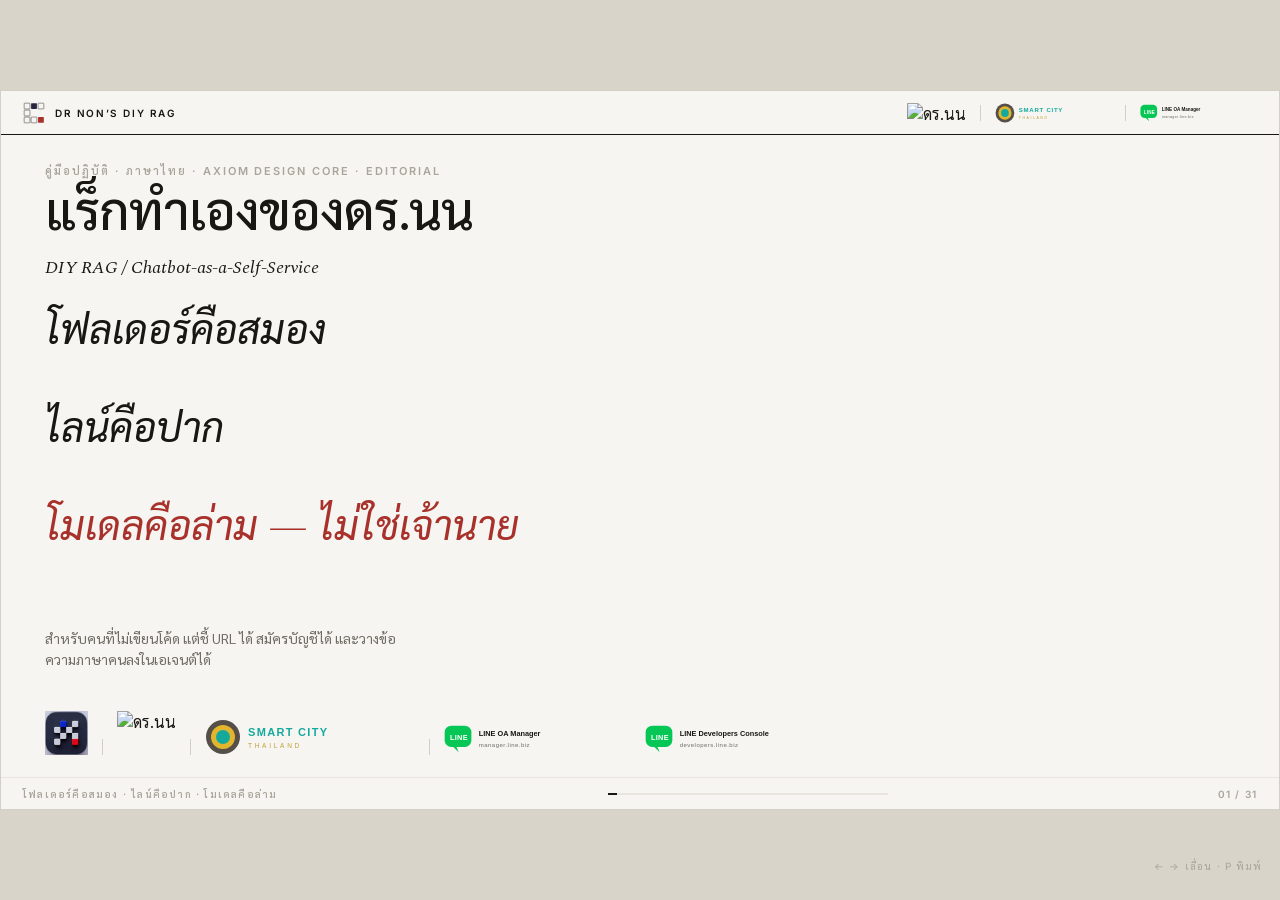
==== deck/index.html @ 459b1c5b "Add Thai Axiom briefing deck for Dr Non's DIY RAG 31-slide Editorial-mode deck: folder is the brain," ====
<!DOCTYPE html>
<html lang="th">
<head>
  <meta charset="utf-8">
  <meta name="viewport" content="width=device-width, initial-scale=1">
  <title>Dr Non's DIY RAG / Chatbot-as-a-Self-Service</title>
  <meta name="description" content="คู่มือทีละขั้น: โฟลเดอร์ความรู้ → LINE Official Account → แชตบอทที่ตอบจากเอกสารจริง และปฏิเสธเมื่อไม่รู้">
  <link rel="icon" href="logos/axiom-mark.svg" type="image/svg+xml">
  <link rel="stylesheet" href="tokens.css">
  <link rel="stylesheet" href="deck.css">
</head>
<body>
  <a class="skip" href="#stage">ข้ามไปสไลด์</a>

  <div class="deck" role="application" aria-label="สไลด์คู่มือแร็กทำเอง">
    <header class="chrome chrome--top">
      <div class="brand">
        <img class="brand__axiom" src="logos/axiom-mark.svg" alt="Axiom">
        <span class="brand__word">Dr Non’s DIY RAG</span>
      </div>
      <div class="partners" aria-label="เครื่องหมายที่เกี่ยวข้อง">
        <img src="logos/dr-non.svg" alt="ดร.นน" height="20">
        <span class="sep"></span>
        <img src="logos/smart-city-thailand.svg" alt="Smart City Thailand" height="20">
        <span class="sep"></span>
        <img src="logos/line-oa-manager.svg" alt="LINE OA Manager" height="20">
      </div>
    </header>

    <main class="stage" id="stage">

      <!-- 01 -->
      <section class="slide cover is-on" data-title="ปก">
        <p class="kicker">คู่มือปฏิบัติ · ภาษาไทย · Axiom Design Core · Editorial</p>
        <h1>แร็กทำเองของดร.นน</h1>
        <p class="lede" style="font-family:var(--font-serif); font-style:italic; color:var(--ink);">
          DIY RAG / Chatbot-as-a-Self-Service
        </p>
        <div class="eq" aria-label="กฎหนึ่งข้อ">
          <span>โฟลเดอร์คือสมอง</span>
          <span>ไลน์คือปาก</span>
          <span class="move">โมเดลคือล่าม — ไม่ใช่เจ้านาย</span>
        </div>
        <p class="note" style="margin-top:28px; max-width:46ch;">
          สำหรับคนที่ไม่เขียนโค้ด แต่ชี้ URL ได้ สมัครบัญชีได้
          และวางข้อความภาษาคนลงในเอเจนต์ได้
        </p>
        <div class="partners" style="margin-top:auto; padding-top:28px; align-items:flex-end;">
          <img src="logos/axiom-logo.png" alt="Axiom" style="height:44px;">
          <span class="sep"></span>
          <img src="logos/dr-non.svg" alt="ดร.นน" style="height:44px;">
          <span class="sep"></span>
          <img src="logos/smart-city-thailand.svg" alt="Smart City Thailand" style="height:36px;">
          <span class="sep"></span>
          <img src="logos/line-oa-manager.svg" alt="LINE OA Manager" style="height:32px;">
          <img src="logos/line-developers.svg" alt="LINE Developers Console" style="height:32px;">
        </div>
      </section>

      <!-- 02 -->
      <section class="slide" data-title="วิธีใช้เด็คนี้">
        <p class="kicker">01 / การใช้</p>
        <h2>เด็คนี้เป็นคู่มือปฏิบัติ ไม่ใช่สไลด์ขายของ</h2>
        <div class="two" style="margin-top:18px;">
          <div class="copy">
            <ol class="plain">
              <li><span class="num">01</span><span>ลูกศรซ้ายขวา หรือคลิกซ้าย/ขวาของสไลด์ เพื่อเลื่อน</span></li>
              <li><span class="num">02</span><span>พิมพ์ลง PDF ได้จากเบราว์เซอร์ — ตั้งค่ากระดาษเป็น Landscape</span></li>
              <li><span class="num">03</span><span>ลิงก์ในตารางเป็นของจริง เปิดแล้วทำตามได้ทันที</span></li>
              <li><span class="num">04</span><span>สีแดงใช้แค่จุดที่ถ้าผิดแล้วระบบโกหกหรือเงียบ — ไม่ได้ใช้เพื่อตกแต่ง</span></li>
            </ol>
            <p class="note" style="margin-top:18px;">
              ชุดนี้ถอดบทเรียนจากระบบที่วิ่งอยู่ที่ rag.nonarkara.org
              ไม่ใช่ทฤษฎีจากบล็อก และไม่ใช่ผลิตภัณฑ์ทางการของ depa หรือ LINE
            </p>
          </div>
          <div class="viz">
            <div class="grid-hair" style="grid-template-columns:1fr; height:100%;">
              <div>
                <div class="kicker">โหมด</div>
                <h3>Editorial</h3>
                <p class="note" style="margin-top:8px;">คนกำลังอ่านและคิด — เซอริฟได้ สีเทา + จุดแดงหนึ่งจุด</p>
              </div>
              <div>
                <div class="kicker">Divine Move</div>
                <h3>การปฏิเสธคือสินค้า</h3>
                <p class="note" style="margin-top:8px;">บอทที่พูดว่า “ไม่ทราบ” มีประโยชน์กว่าบอทที่แต่งเรื่อง</p>
              </div>
              <div>
                <div class="kicker">ห้าม</div>
                <h3>ไล่สี · เงา · มุมโค้ง · เอเจนต์ที่ท่องเน็ตเอง</h3>
              </div>
            </div>
          </div>
        </div>
      </section>

      <!-- 03 -->
      <section class="slide" data-title="สารบัญ">
        <p class="kicker">02 / แผนที่</p>
        <h2>สิบสองสถานี — ห้าสถานีเป็นงานมือคน</h2>
        <nav class="toc">
          <a href="#4" data-go="4"><span class="n">03</span><span class="t">กฎหนึ่งข้อ</span></a>
          <a href="#8" data-go="8"><span class="n">07</span><span class="t">ห้าการกระทำของมนุษย์</span></a>
          <a href="#10" data-go="10"><span class="n">09</span><span class="t">ขั้น 1 โยนไฟล์ลงโฟลเดอร์</span></a>
          <a href="#12" data-go="12"><span class="n">11</span><span class="t">ขั้น 2 สร้าง LINE OA</span></a>
          <a href="#16" data-go="16"><span class="n">15</span><span class="t">ขั้น 3 เลือกสมอง AI</span></a>
          <a href="#19" data-go="19"><span class="n">18</span><span class="t">ขั้น 4 วางคีย์ใน .env</span></a>
          <a href="#20" data-go="20"><span class="n">19</span><span class="t">ขั้น 5 อุโมงค์ Cloudflare</span></a>
          <a href="#22" data-go="22"><span class="n">21</span><span class="t">ขั้น 6 ตั้ง webhook</span></a>
          <a href="#23" data-go="23"><span class="n">22</span><span class="t">ขั้น 7 คำถามเดินทางอย่างไร</span></a>
          <a href="#24" data-go="24"><span class="n">23</span><span class="t">รั้ว: ห้ามเดา</span></a>
          <a href="#26" data-go="26"><span class="n">25</span><span class="t">ให้เอเจนต์สร้างเครื่อง</span></a>
          <a href="#28" data-go="28"><span class="n">27</span><span class="t">เมื่อของพัง</span></a>
        </nav>
      </section>

      <!-- 04 -->
      <section class="slide" data-title="กฎหนึ่งข้อ">
        <p class="kicker">03 / หลัก</p>
        <h2>อย่าเรียกสิ่งนี้ว่าเอเจนต์ จนกว่ามันจะต้องลงมือ</h2>
        <div class="two" style="margin-top:16px;">
          <div>
            <p class="lede" style="margin-top:0;">สำหรับการค้นความรู้ของหน่วยงาน ลำดับที่ถูกคือสั้น ถูก ตรวจสอบได้</p>
            <div class="grid-hair" style="grid-template-columns:1fr 1fr; margin-top:18px;">
              <div>
                <h3>ใช้แบบนี้</h3>
                <p class="note">LINE → ค้นเอกสาร → โมเดลสรุป → ตอบ</p>
              </div>
              <div>
                <h3>ยังไม่ต้อง</h3>
                <p class="note">เอเจนต์ → เครื่องมือหลายชิ้น → ท่องเน็ต → ฐานข้อมูล → แล้วค่อยตอบ</p>
              </div>
            </div>
            <p class="note" style="margin-top:16px;">
              แบบแรกถูกกว่า เร็วกว่า คาดเดาได้ และเอามาอธิบายกับผู้บริหารได้
              เครื่องมือจองคิว รับเรื่องร้องเรียน ออกเอกสาร ค่อยต่อเมื่อสมองนิ่งแล้ว
            </p>
          </div>
          <div class="viz">
            <svg viewBox="0 0 360 240" width="100%" height="100%" aria-hidden="true">
              <rect x="0.5" y="0.5" width="359" height="239" fill="#fff" stroke="#e7e5dd"/>
              <rect x="16" y="28" width="88" height="48" fill="#f6f5f2" stroke="#d2cfc5"/>
              <text x="60" y="56" text-anchor="middle" font-size="11" font-family="Sarabun, sans-serif" fill="#191712">ไลน์</text>
              <text x="132" y="56" text-anchor="middle" font-size="14" fill="#a9a59a">→</text>
              <rect x="152" y="28" width="88" height="48" fill="#f6f5f2" stroke="#d2cfc5"/>
              <text x="196" y="56" text-anchor="middle" font-size="11" font-family="Sarabun, sans-serif" fill="#191712">ค้นไฟล์</text>
              <text x="268" y="56" text-anchor="middle" font-size="14" fill="#a9a59a">→</text>
              <rect x="284" y="28" width="60" height="48" fill="#26243F"/>
              <text x="314" y="56" text-anchor="middle" font-size="11" font-family="Sarabun, sans-serif" fill="#f6f5f2">ล่าม</text>
              <line x1="16" y1="120" x2="344" y2="120" stroke="#e7e5dd"/>
              <text x="16" y="148" font-size="10" font-family="Inter, sans-serif" letter-spacing="1.4" fill="#a9a59a">IF NO EVIDENCE</text>
              <rect x="16" y="164" width="328" height="48" fill="#fff" stroke="#A8322B" stroke-width="1.5"/>
              <text x="180" y="193" text-anchor="middle" font-size="13" font-family="Sarabun, sans-serif" fill="#A8322B">ปฏิเสธ — ไม่เดา</text>
            </svg>
          </div>
        </div>
      </section>

      <!-- 05 -->
      <section class="slide" data-title="สิ่งที่จะได้">
        <p class="kicker">04 / ผลลัพธ์</p>
        <h2>เมื่อทำครบ จะได้อะไรในมือ</h2>
        <div class="grid-hair" style="grid-template-columns:repeat(3,1fr); margin-top:18px;">
          <div>
            <p class="kicker">สมอง</p>
            <h3>โฟลเดอร์บนเครื่องคุณ</h3>
            <p class="note" style="margin-top:8px;">PDF, Word, Excel, PowerPoint, ข้อความ, มาร์กดาวน์ — โยนเข้า knowledge/ ระบบอ่านเอง</p>
          </div>
          <div>
            <p class="kicker">ปาก</p>
            <h3>LINE Official Account</h3>
            <p class="note" style="margin-top:8px;">ลูกค้าทักมาได้ 24 ชั่วโมง คำตอบมาจากไฟล์ของคุณ ไม่จากความรู้ทั่วไปของโมเดล</p>
          </div>
          <div>
            <p class="kicker">รั้ว</p>
            <h3>ถามมั่วไม่ได้</h3>
            <p class="note" style="margin-top:8px;">ถ้าเอกสารไม่มี บอทพูดว่าไม่มี และบอกว่าจะติดต่อคนได้อย่างไร</p>
          </div>
          <div>
            <p class="kicker">ทางเลือกสมอง</p>
            <h3>ในเครื่อง หรือคีย์ฟรี</h3>
            <p class="note" style="margin-top:8px;">Gemma 4 e2b/e4b, DeepSeek บนแรม 8–16 GB — หรือ Groq / Gemini ที่สมัครฟรีได้</p>
          </div>
          <div>
            <p class="kicker">หน้าควบคุม</p>
            <h3>แอดมินที่ localhost</h3>
            <p class="note" style="margin-top:8px;">ไฟล์ที่อ่านแล้ว จำนวนชิ้นข้อความ การเชื่อม LINE การเชื่อมโมเดล คำถามล่าสุด</p>
          </div>
          <div>
            <p class="kicker">ข้อแม้</p>
            <h3>คอมพิวเตอร์ต้องเปิด</h3>
            <p class="note" style="margin-top:8px;">บอทอยู่ที่โน้ตบุ๊กหรือมินิพีซีของคุณ ปิดเครื่อง = บอทตาย นี่ไม่ใช่คลาวด์เช่า</p>
          </div>
        </div>
      </section>

      <!-- 06 -->
      <section class="slide" data-title="ไม่ใช่อะไร">
        <p class="kicker">05 / ขอบเขต</p>
        <h2>ชุดนี้ตั้งใจไม่ทำสิ่งเหล่านี้</h2>
        <table class="sheet">
          <thead>
            <tr><th>ไม่ใช่</th><th>เพราะอะไร</th><th>ถ้าต้องการ</th></tr>
          </thead>
          <tbody>
            <tr>
              <td>แชตบอทรู้ทุกเรื่องแบบ ChatGPT</td>
              <td>ความรู้ทั่วไปทำให้หน่วยงานโดนคำตอบปลอม</td>
              <td>ใช้ ChatGPT โดยตรง — อย่าต่อกับ LINE OA ขององค์กร</td>
            </tr>
            <tr>
              <td>Dify / Botpress / ManyChat</td>
              <td>ทางสั้นสำหรับต้นแบบ แต่โฟลเดอร์ไม่ใช่สมองอีกต่อไป</td>
              <td>ใช้ได้ถ้ายอมให้ความรู้ไปอยู่บนบริการคนอื่น</td>
            </tr>
            <tr>
              <td>ฐานข้อมูล PostgreSQL / Pinecone</td>
              <td>คุณต้องเป็นแอดมินระบบ ชุดนี้เลี่ยงงานนั้น</td>
              <td>SQLite ไฟล์เดียวข้างโฟลเดอร์ความรู้</td>
            </tr>
            <tr>
              <td>เอเจนต์ที่จองคิวและออกเอกสารเอง</td>
              <td>ยังไม่มีหลักฐานจากไฟล์ก็ลงมือไม่ได้</td>
              <td>ต่อเครื่องมือทีหลัง เมื่อการปฏิเสธทำงานแล้ว</td>
            </tr>
            <tr>
              <td>ผลิตภัณฑ์ทางการของ depa / LINE</td>
              <td>นี่คือชุดสอนของดร.นน และ Axiom X</td>
              <td>อย่าใส่ตราสัญลักษณ์ราชการบนบอทโดยไม่ได้รับอนุญาต</td>
            </tr>
          </tbody>
        </table>
      </section>

      <!-- 07 -->
      <section class="slide" data-title="สถาปัตยกรรม">
        <p class="kicker">06 / โครง</p>
        <h2>ไฟล์เข้ามาทางหนึ่ง คำตอบออกทางไลน์</h2>
        <svg viewBox="0 0 1100 380" width="100%" style="margin-top:10px;" role="img" aria-label="แผนภาพสถาปัตยกรรม">
          <rect x="8" y="8" width="240" height="364" fill="#fff" stroke="#d2cfc5"/>
          <text x="24" y="36" font-size="10" font-family="Inter" letter-spacing="1.6" fill="#a9a59a">KNOWLEDGE FOLDER</text>
          <text x="24" y="64" font-size="16" font-family="Sarabun" fill="#191712">โฟลเดอร์ความรู้</text>
          <text x="24" y="100" font-size="13" font-family="Sarabun" fill="#6f6c63">PDF · DOCX · XLSX</text>
          <text x="24" y="122" font-size="13" font-family="Sarabun" fill="#6f6c63">PPTX · TXT · MD</text>
          <text x="24" y="160" font-size="12" font-family="Sarabun" fill="#191712">จำแฮชของไฟล์</text>
          <text x="24" y="182" font-size="12" font-family="Sarabun" fill="#6f6c63">ของใหม่เท่านั้นที่ถูกอ่านใหม่</text>
          <text x="24" y="220" font-size="12" font-family="Sarabun" fill="#191712">ตัดเป็นชิ้น + ฝังความหมาย</text>
          <text x="24" y="242" font-size="12" font-family="Sarabun" fill="#6f6c63">bge-m3 · ไทย+อังกฤษ</text>
          <rect x="24" y="270" width="208" height="80" fill="#f6f5f2" stroke="#e7e5dd"/>
          <text x="36" y="304" font-size="13" font-family="Sarabun" fill="#191712">ดัชนีในเครื่อง</text>
          <text x="36" y="326" font-size="11" font-family="Sarabun" fill="#6f6c63">SQLite — ไม่ใช้ Chroma</text>

          <text x="278" y="196" font-size="18" fill="#a9a59a">→</text>

          <rect x="312" y="8" width="280" height="364" fill="#fff" stroke="#d2cfc5"/>
          <text x="328" y="36" font-size="10" font-family="Inter" letter-spacing="1.6" fill="#a9a59a">LOCAL RAG</text>
          <text x="328" y="64" font-size="16" font-family="Sarabun" fill="#191712">ค้นแบบลูกผสม</text>
          <text x="328" y="108" font-size="13" font-family="Sarabun" fill="#191712">1. ความหมาย (เวกเตอร์)</text>
          <text x="328" y="132" font-size="13" font-family="Sarabun" fill="#191712">2. คำตรงตัว (ไทยไม่มีวรรค)</text>
          <text x="328" y="156" font-size="13" font-family="Sarabun" fill="#191712">3. รวมอันดับแบบ RRF</text>
          <text x="328" y="200" font-size="13" font-family="Sarabun" fill="#6f6c63">ถ้าคะแนนต่ำกว่าเกณฑ์</text>
          <rect x="328" y="216" width="248" height="44" fill="#fff" stroke="#A8322B"/>
          <text x="452" y="243" text-anchor="middle" font-size="13" font-family="Sarabun" fill="#A8322B">หยุด — ไม่ส่งให้โมเดล</text>
          <text x="328" y="292" font-size="13" font-family="Sarabun" fill="#191712">ถ้ามีหลักฐาน</text>
          <text x="328" y="316" font-size="13" font-family="Sarabun" fill="#6f6c63">โมเดลสรุปจากชิ้นที่ค้นได้เท่านั้น</text>
          <text x="328" y="348" font-size="12" font-family="Sarabun" fill="#6f6c63">อ้างชื่อไฟล์ · ไม่ใส่ดอกจันมาร์กดาวน์</text>

          <text x="618" y="196" font-size="18" fill="#a9a59a">→</text>

          <rect x="652" y="8" width="440" height="364" fill="#fff" stroke="#d2cfc5"/>
          <text x="668" y="36" font-size="10" font-family="Inter" letter-spacing="1.6" fill="#a9a59a">LINE CHANNEL</text>
          <text x="668" y="64" font-size="16" font-family="Sarabun" fill="#191712">คนใช้ทัก OA</text>
          <rect x="668" y="92" width="408" height="72" fill="#f6f5f2" stroke="#e7e5dd"/>
          <text x="684" y="122" font-size="13" font-family="Sarabun" fill="#191712">LINE ── HTTPS POST ── เครื่องคุณ</text>
          <text x="684" y="146" font-size="12" font-family="Sarabun" fill="#6f6c63">ตรวจลายเซ็น HMAC ก่อนทำอะไร</text>
          <text x="668" y="200" font-size="13" font-family="Sarabun" fill="#191712">ตอบด้วย Push ไม่ใช่ Reply</text>
          <text x="668" y="224" font-size="12" font-family="Sarabun" fill="#6f6c63">โทเคนตอบกลับของ LINE หมดอายุใน ~30 วินาที</text>
          <text x="668" y="248" font-size="12" font-family="Sarabun" fill="#6f6c63">แร็กมักช้ากว่านั้น — Push ถึงมือคนใช้แน่นอน</text>
          <rect x="668" y="280" width="408" height="72" fill="#26243F"/>
          <text x="684" y="310" font-size="13" font-family="Sarabun" fill="#f6f5f2">คำตอบกลับเข้าแชตเดิม</text>
          <text x="684" y="334" font-size="12" font-family="Sarabun" fill="#d8d4ca">+ บรรทัดว่า สร้างโดย AI อาจมีข้อผิดพลาด</text>
        </svg>
      </section>

      <!-- 08 -->
      <section class="slide" data-title="ห้าการกระทำ">
        <p class="kicker">07 / งานมือคน</p>
        <h2>ห้าอย่างที่คนทำ — นอกนั้นให้เครื่องทำ</h2>
        <div class="steps">
          <article>
            <span class="n">01</span>
            <h3>โยนไฟล์</h3>
            <p>วางเอกสารลงโฟลเดอร์ knowledge/ ซ้อนโฟลเดอร์ย่อยได้</p>
          </article>
          <article>
            <span class="n">02</span>
            <h3>สร้าง LINE OA</h3>
            <p>สมัครที่ manager.line.biz แล้วเปิด Messaging API จากหน้าบัญชี — ไม่สร้างชาแนลเองใน Developers Console</p>
          </article>
          <article>
            <span class="n">03</span>
            <h3>วางสองคีย์</h3>
            <p>Channel Secret และ Channel Access Token ใส่ในไฟล์ .env ห้ามวางในโค้ด</p>
          </article>
          <article>
            <span class="n">04</span>
            <h3>เลือกสมอง</h3>
            <p>Ollama ในเครื่อง หรือคีย์ Groq / Gemini / OpenAI / Anthropic</p>
          </article>
          <article>
            <span class="n">05</span>
            <h3>กด START</h3>
            <p>โปรแกรมตรวจของ ทำดัชนี เปิดเซิร์ฟเวอร์ เฝ้าโฟลเดอร์ แสดงสถานะ</p>
          </article>
        </div>
        <p class="note" style="margin-top:16px;">ห้าอย่างนี้คือทั้งหมดที่เจ้าของบอทต้องทำด้วยมือ ถ้ามีขั้นที่หก แปลว่าคู่มือนี้พัง</p>
      </section>

      <!-- 09 -->
      <section class="slide" data-title="ของที่ต้องมี">
        <p class="kicker">08 / อุปกรณ์</p>
        <h2>ของบนโต๊ะก่อนเริ่ม</h2>
        <table class="sheet">
          <thead>
            <tr><th>ของ</th><th>ทำไมต้องมี</th><th>ได้จากไหน</th></tr>
          </thead>
          <tbody>
            <tr>
              <td>คอมพิวเตอร์ที่เปิดค้างได้</td>
              <td>บอทอยู่ที่นี่ ไม่ได้อยู่บนคลาวด์เช่า</td>
              <td>แม็ค มินิพีซี หรือวินโดวส์ที่เปิดทั้งคืนได้</td>
            </tr>
            <tr>
              <td>Python 3.11 ขึ้นไป</td>
              <td>ชุดนี้เป็นโปรแกรมไพธอน</td>
              <td><a href="https://www.python.org/downloads/" target="_blank" rel="noreferrer">python.org/downloads</a> — ติ๊ก Add to PATH</td>
            </tr>
            <tr>
              <td>Ollama</td>
              <td>ฝังความหมายของเอกสารในเครื่อง และเป็นสมองสำรอง</td>
              <td><a href="https://ollama.com/download" target="_blank" rel="noreferrer">ollama.com/download</a></td>
            </tr>
            <tr>
              <td>บัญชี LINE และ Business ID</td>
              <td>สร้าง Official Account ไม่ได้ถ้าไม่มี</td>
              <td><a href="https://account.line.biz/" target="_blank" rel="noreferrer">account.line.biz</a></td>
            </tr>
            <tr>
              <td>cloudflared</td>
              <td>ให้ LINE ยิง HTTPS มาถึง localhost โดยไม่เปิดพอร์ทเราเตอร์</td>
              <td><a href="https://developers.cloudflare.com/cloudflare-one/connections/connect-networks/downloads/" target="_blank" rel="noreferrer">ติดตั้ง cloudflared</a></td>
            </tr>
            <tr>
              <td>เอเจนต์เขียนโค้ด (ถ้าจะให้สร้างเครื่อง)</td>
              <td>Claude Code / Cursor / ตัวอื่น — สร้างเครื่อง ไม่ได้เป็นเครื่อง</td>
              <td>วางไฟล์ PROMPT.md ในโฟลเดอร์ว่าง</td>
            </tr>
          </tbody>
        </table>
      </section>

      <!-- 10 -->
      <section class="slide" data-title="โฟลเดอร์ความรู้">
        <p class="kicker">09 / ขั้นที่ 1</p>
        <div class="two">
          <div>
            <h2>โยนไฟล์ลงโฟลเดอร์นี้</h2>
            <pre class="cmd">MyLineBot/
├── knowledge/          ← สมอง
│   ├── คู่มือพนักงาน.pdf
│   ├── ระเบียบ.docx
│   ├── ราคา.xlsx
│   └── โครงการ/
│       └── รายงาน.pdf
├── rag_database/       ← เครื่องทำเอง อย่าแก้
├── .env                ← คีย์ อย่าแชร์
└── START.command</pre>
            <p class="note" style="margin-top:14px;">ซ้อนโฟลเดอร์ย่อยได้ โปรแกรมเดินลงไปทั้งหมด อย่าวางรหัสผ่าน เลขบัญชี หรือสัญญา NDA ถ้าเครื่องไม่ได้เข้ารหัสดิสก์</p>
          </div>
          <div>
            <h2 style="font-size:22px;">สิ่งที่เครื่องทำตอนเปิด</h2>
            <ol class="plain">
              <li><span class="num">A</span><span>ถอดข้อความจากไฟล์</span></li>
              <li><span class="num">B</span><span>ตัดเป็นชิ้นที่ความหมายจบเป็นประโยค — ภาษาไทยไม่มีวรรค จึงห้ามตัดกลางพยางค์</span></li>
              <li><span class="num">C</span><span>ฝังความหมายด้วย bge-m3</span></li>
              <li><span class="num">D</span><span>เก็บชิ้น + ชื่อไฟล์ + หน้า + แฮช</span></li>
            </ol>
            <div class="warn">
              <strong>PDF สแกนไม่มีชั้นข้อความ</strong>
              ส่งออกเป็นข้อความจากเวิร์ดก่อน หรือใช้ระบบที่มี OCR ชุดสอนรุ่นแรกไม่ถอดลายมือ
            </div>
          </div>
        </div>
      </section>

      <!-- 11 -->
      <section class="slide" data-title="แฮชของไฟล์">
        <p class="kicker">10 / ขั้นที่ 1 ต่อ</p>
        <h2>จำแฮชไว้ จึงไม่ต้องอ่านห้าพันไฟล์ทุกครั้ง</h2>
        <div class="two" style="margin-top:16px;">
          <div>
            <p class="lede" style="margin-top:0;">นี่คือจุดที่ทำให้คนทั่วไปใช้ได้ ไม่ใช่โปรแกรมเมอร์</p>
            <ul class="plain">
              <li><span class="num">+</span><span>เพิ่ม knowledge/นโยบาย-2569.pdf → อ่านเฉพาะไฟล์นั้น</span></li>
              <li><span class="num">~</span><span>แทนที่ไฟล์ชื่อเดิมด้วยของใหม่ → ลบชิ้นเก่า แล้วอ่านใหม่</span></li>
              <li><span class="num">−</span><span>ลบไฟล์ออกจากโฟลเดอร์ → ลบออกจากดัชนีด้วย</span></li>
              <li><span class="num">=</span><span>ไฟล์ไม่เปลี่ยน แฮชตรง → ข้าม</span></li>
            </ul>
          </div>
          <div class="grid-hair" style="grid-template-columns:1fr;">
            <div>
              <p class="kicker">รองรับ</p>
              <h3>PDF · DOCX · XLSX · PPTX · TXT · Markdown</h3>
            </div>
            <div>
              <p class="kicker">โมเดลฝังความหมาย</p>
              <h3>bge-m3 เท่านั้นถ้ามีไทยปนอังกฤษ</h3>
              <p class="note" style="margin-top:8px;">วัดแล้ว: nomic-embed-text คะแนนเรื่องตรงกับเรื่องมั่วทับกัน — ตั้งเกณฑ์ปฏิเสธไม่ได้</p>
            </div>
            <div>
              <p class="kicker">เกณฑ์หลักฐานที่วัดแล้ว</p>
              <h3>minScore = 0.46</h3>
              <p class="note" style="margin-top:8px;">เรื่องตรง 0.50–0.61 · เรื่องมั่ว ≤ 0.42 · เปลี่ยนโมเดลฝัง = ต้องวัดใหม่ทั้งคลัง</p>
            </div>
          </div>
        </div>
      </section>

      <!-- 12 -->
      <section class="slide" data-title="สร้าง LINE OA">
        <p class="kicker">11 / ขั้นที่ 2</p>
        <div class="two">
          <div>
            <h2>สร้าง Official Account จากหน้าบัญชี ไม่ใช่คอนโซลนักพัฒนา</h2>
            <ol class="plain">
              <li><span class="num">1</span><span>สมัคร Business ID ที่ <a href="https://account.line.biz/" target="_blank" rel="noreferrer">account.line.biz</a></span></li>
              <li><span class="num">2</span><span>สร้าง LINE Official Account จากแบบฟอร์มที่ขึ้นหลังสมัคร</span></li>
              <li><span class="num">3</span><span>ตรวจบัญชีได้ที่ <a href="https://manager.line.biz/" target="_blank" rel="noreferrer">manager.line.biz</a></span></li>
            </ol>
            <p class="note" style="margin-top:16px;">
              แหล่งที่มา: คู่มือ Messaging API ของ LINE ระบุชัดว่าต้องมี OA ก่อน แล้วค่อยเปิด Messaging API ให้ OA นั้น
            </p>
          </div>
          <div>
            <img src="logos/line-oa-manager.svg" alt="LINE OA Manager" style="height:36px; margin-bottom:14px;">
            <div class="warn">
              <strong>ตั้งแต่วันที่ 4 กันยายน 2024</strong>
              สร้าง Messaging API channel ตรงจาก LINE Developers Console ไม่ได้อีกแล้ว
              ถ้าคุณไปที่ developers.line.biz แล้วหาปุ่มสร้างชาแนลไม่เจอ — นั่นถูกแล้ว
            </div>
            <p class="note" style="margin-top:16px;">เลือก Provider ดี ๆ ตอนเปิด API เพราะย้ายชาแนลข้าม Provider ทีหลังไม่ได้ และ User ID ของผู้ใช้จะคนละชุดถ้าคนละ Provider</p>
          </div>
        </div>
      </section>

      <!-- 13 -->
      <section class="slide" data-title="เปิด Messaging API">
        <p class="kicker">12 / ขั้นที่ 2 ต่อ</p>
        <h2>เปิด Messaging API จาก OA Manager</h2>
        <div class="two" style="margin-top:14px;">
          <ol class="plain">
            <li><span class="num">1</span><span>เข้า <strong>manager.line.biz</strong> → เลือกบัญชี → การตั้งค่า → Messaging API</span></li>
            <li><span class="num">2</span><span>กด Enable Messaging API — ขั้นตอนนี้จะสร้างชาแนลให้อัตโนมัติ</span></li>
            <li><span class="num">3</span><span>ถ้ายังไม่เคยเข้า Developers Console จะถูกขอชื่อและอีเมลนักพัฒนา</span></li>
            <li><span class="num">4</span><span>เลือก Provider ที่จะดูแลบัญชีนี้</span></li>
            <li><span class="num">5</span><span>ไปที่ <strong>developers.line.biz/console</strong> ล็อกอินด้วยบัญชีเดียวกับ OA Manager</span></li>
            <li><span class="num">6</span><span>เปิด Provider นั้น ต้องเห็นชาแนล Messaging API ถูกสร้างแล้ว</span></li>
          </ol>
          <div>
            <img src="logos/line-developers.svg" alt="LINE Developers Console" style="height:36px; margin-bottom:14px;">
            <div class="grid-hair" style="grid-template-columns:1fr;">
              <div>
                <p class="kicker">สองเว็บ คนละหน้าที่</p>
                <p class="note"><strong>OA Manager</strong> = หน้าตาบัญชี ทักทาย เมนูรูป ปิดตอบอัตโนมัติ</p>
                <p class="note" style="margin-top:8px;"><strong>Developers Console</strong> = คีย์, webhook, สวิตช์ Use webhook</p>
              </div>
            </div>
          </div>
        </div>
      </section>

      <!-- 14 -->
      <section class="slide" data-title="สองคีย์">
        <p class="kicker">13 / ขั้นที่ 2 ต่อ</p>
        <h2>คีย์ไลน์มีสองค่า ไม่ใช่ค่าเดียว</h2>
        <table class="sheet">
          <thead>
            <tr><th>ค่า</th><th>ทำอะไร</th><th>หยิบที่ไหน</th></tr>
          </thead>
          <tbody>
            <tr>
              <td class="mono">LINE_CHANNEL_SECRET</td>
              <td>พิสูจน์ว่าเว็บฮุคมาจาก LINE จริง ด้วยลายเซ็น HMAC-SHA256 ที่หัวข้อ <span class="mono">x-line-signature</span></td>
              <td>Console → ชาแนล → Basic settings → Channel secret</td>
            </tr>
            <tr>
              <td class="mono">LINE_CHANNEL_ACCESS_TOKEN</td>
              <td>ให้เครื่องคุณเรียก Messaging API เพื่อส่งข้อความกลับ</td>
              <td>แท็บ Messaging API → Issue (ใช้แบบกำหนดวันหมดอายุได้ ดีกว่าแบบไม่มีวันหมด)</td>
            </tr>
          </tbody>
        </table>
        <div class="warn">
          <strong>อย่าวางคีย์ในแชต รูปหน้าจอ หรือกิตฮับ</strong>
          ถ้าโผล่ในภาพระหว่างติดตั้ง — ออกโทเคนใหม่ทันที แล้วลบของเก่า
        </div>
      </section>

      <!-- 15 -->
      <section class="slide" data-title="ปิดตอบอัตโนมัติ">
        <p class="kicker">14 / ขั้นที่ 2 ต่อ</p>
        <h2>ปิดทักทายและตอบอัตโนมัติของ OA Manager</h2>
        <div class="two" style="margin-top:16px;">
          <div>
            <p class="lede" style="margin-top:0;">ค่าเริ่มต้นตอนสร้างชาแนลคือเปิดทั้งคู่ คนใช้จะได้คำตอบซ้ำสองรอบ — จากเมนูสำเร็จรูป และจากบอทคุณ</p>
            <ol class="plain">
              <li><span class="num">1</span><span>OA Manager → การตอบกลับ → ข้อความทักทาย = ปิด</span></li>
              <li><span class="num">2</span><span>ข้อความตอบกลับอัตโนมัติ = ปิด</span></li>
              <li><span class="num">3</span><span>Developers Console → Messaging API → Use webhook = เปิด</span></li>
            </ol>
            <p class="note" style="margin-top:14px;">ทักทายตอนเพิ่มเพื่อนให้บอทเป็นคนส่งเองจากเหตุการณ์ follow จะได้ข้อความเดียว ภาษาเดียว ไม่ชนกัน</p>
          </div>
          <div class="grid-hair" style="grid-template-columns:1fr;">
            <div>
              <p class="kicker">Reply ฟรีไม่จำกัด</p>
              <p class="note">ข้อความตอบกลับในแชตไม่นับโควตาที่ต้องจ่าย ของที่นับคือ Push / Multicast / Broadcast ต่อผู้รับ</p>
            </div>
            <div>
              <p class="kicker">แปลว่าอะไรในทางธุรกิจ</p>
              <p class="note">ผู้ตอบ 24 ชั่วโมงไม่เสียค่าไลน์ งบอยู่ที่โฆษณาที่คุณเลือกยิงเอง</p>
            </div>
            <div>
              <p class="kicker">QR เพิ่มเพื่อน</p>
              <p class="note">แท็บ Messaging API ใน Console มีคิวอาร์โค้ดของ OA สแกนด้วยมือถือตัวเองเพื่อทดสอบ</p>
            </div>
          </div>
        </div>
      </section>

      <!-- 16 -->
      <section class="slide" data-title="เลือกสมอง">
        <p class="kicker">15 / ขั้นที่ 3</p>
        <h2>สมองมีสองที่: ในเครื่อง หรือคีย์บนเน็ต</h2>
        <div class="grid-hair" style="grid-template-columns:1fr 1fr; margin-top:16px;">
          <div>
            <p class="kicker">ในเครื่อง · ข้อความไม่ออกจากบ้าน</p>
            <h3>Ollama + Gemma 4 หรือ DeepSeek</h3>
            <p class="note" style="margin-top:10px;">เหมาะกับข้อมูลภายใน ระเบียบบริษัท เรื่องที่กฎหมายห้ามส่งให้คลาวด์</p>
            <p class="note" style="margin-top:8px;">ราคา: ไฟฟ้าและแรม คำตอบบนแม็ค 16 GB อุ่นเครื่องแล้วประมาณไม่กี่วินาที — ถ้าโดนโมเดลอื่นไล่ออกจากแรม อาจเป็นนาที</p>
          </div>
          <div>
            <p class="kicker">คลาวด์ · เร็ว ฟรีมีเพดาน</p>
            <h3>Groq · Gemini · OpenAI · Anthropic</h3>
            <p class="note" style="margin-top:10px;">คำถามและชิ้นเอกสารที่ค้นได้จะถูกส่งออกจากเครื่อง ตัวคลังไฟล์ทั้งก้อนไม่ถูกอัปโหลด</p>
            <p class="note" style="margin-top:8px;">ต้องบอกคนใช้ใน /privacy ว่าส่งไปผู้ให้บริการใด ชุดจริงใช้โซ่สำรองเพราะโควตาฟรีหมดระหว่างวัน</p>
          </div>
        </div>
        <p class="note" style="margin-top:16px;">
          ไม่ว่าจะตอบด้วยใคร <strong>การค้นหาต้องอยู่ในเครื่อง</strong> ด้วย bge-m3
          นี่คือจุดที่ทำให้บอทไม่แต่งเรื่องจากความรู้โลก
        </p>
      </section>

      <!-- 17 -->
      <section class="slide" data-title="รุ่นในเครื่อง">
        <p class="kicker">16 / ขั้นที่ 3 ต่อ</p>
        <h2>รุ่นที่วิ่งบนแรม 8–16 GB</h2>
        <table class="sheet">
          <thead>
            <tr><th>คำสั่ง Ollama</th><th>แรมที่สบาย</th><th>ใช้เมื่อ</th></tr>
          </thead>
          <tbody>
            <tr>
              <td class="mono">ollama pull gemma4:e2b</td>
              <td>8 GB</td>
              <td>โน้ตบุ๊กเล็ก ทดสอบให้ขึ้นก่อน คุณภาพพอสำหรับคำถามสั้น</td>
            </tr>
            <tr>
              <td class="mono">ollama pull gemma4:e4b</td>
              <td>16 GB</td>
              <td>ค่าเริ่มต้นที่แนะนำ แท็ก gemma4 ไม่ระบุรุ่นจะได้ตัวนี้</td>
            </tr>
            <tr>
              <td class="mono">ollama pull deepseek-r1:8b</td>
              <td>16 GB</td>
              <td>อยากให้คิดก่อนตอบ — ต้องเผื่อโทเคนคิด ไม่งั้นได้คำตอบว่าง</td>
            </tr>
            <tr>
              <td class="mono">ollama pull bge-m3</td>
              <td>~1 GB เพิ่ม</td>
              <td><strong>บังคับ</strong> สำหรับการค้น อย่าใช้ nomic-embed-text ถ้าคลังมีไทย</td>
            </tr>
          </tbody>
        </table>
        <div class="warn">
          <strong>กฎแรม:</strong> สมองตอบกับสมองค้นต้องอยู่ด้วยกันได้
          ถ้ารันสองตัวไล่กันบนเครื่อง 16 GB คำถามทุกข้อจะจ่ายเวลารอโหลดใหม่ประมาณสองนาที
        </div>
      </section>

      <!-- 18 -->
      <section class="slide" data-title="คีย์ฟรี">
        <p class="kicker">17 / ขั้นที่ 3 ต่อ</p>
        <h2>คีย์บนอินเทอร์เน็ต รวมของฟรี</h2>
        <table class="sheet">
          <thead>
            <tr><th>ผู้ให้บริการ</th><th>สมัคร</th><th>หมายเหตุที่ต้องรู้</th></tr>
          </thead>
          <tbody>
            <tr>
              <td>Groq</td>
              <td><a href="https://console.groq.com/keys" target="_blank" rel="noreferrer">console.groq.com/keys</a></td>
              <td>ไม่ต้องบัตร โชว์คีย์ครั้งเดียว รุ่นเช่น openai/gpt-oss-20b เร็วมาก เพดานต่อนาทีหมดได้ระหว่างวัน — อย่าใช้ตัวเดียวเป็นแผนผลิต</td>
            </tr>
            <tr>
              <td>Google Gemini</td>
              <td><a href="https://aistudio.google.com/app/apikey" target="_blank" rel="noreferrer">aistudio.google.com/app/apikey</a></td>
              <td>คีย์ใหม่เป็น Auth key ชั้นฟรีมีโควตา บางรุ่นข้อมูลถูกใช้พัฒนาผลิตภัณฑ์ของกูเกิล — อ่านหน้าแผน</td>
            </tr>
            <tr>
              <td>OpenRouter</td>
              <td><a href="https://openrouter.ai/keys" target="_blank" rel="noreferrer">openrouter.ai/keys</a></td>
              <td>บางรุ่นติด :free ได้โดยไม่ใส่บัตร รายการเปลี่ยนเร็ว ตรวจหน้าโมเดลก่อนล็อกชื่อ</td>
            </tr>
            <tr>
              <td>OpenAI</td>
              <td><a href="https://platform.openai.com/api-keys" target="_blank" rel="noreferrer">platform.openai.com/api-keys</a></td>
              <td>มีค่าใช้จ่าย ใส่บัตร อย่าลืมเพดานงบ</td>
            </tr>
            <tr>
              <td>Anthropic</td>
              <td><a href="https://console.anthropic.com/" target="_blank" rel="noreferrer">console.anthropic.com</a></td>
              <td>มีค่าใช้จ่าย คุณภาพสูง เหมาะกับคำตอบยาวจากนโยบาย</td>
            </tr>
          </tbody>
        </table>
      </section>

      <!-- 19 -->
      <section class="slide" data-title=".env">
        <p class="kicker">18 / ขั้นที่ 4</p>
        <h2>วางความลับใน .env แล้วหยุด</h2>
        <pre class="cmd">LINE_CHANNEL_SECRET=xxxxxxxx
LINE_CHANNEL_ACCESS_TOKEN=xxxxxxxx

ANSWER_PROVIDER=auto
GROQ_API_KEY=xxxxxxxx
OLLAMA_CHAT_MODEL=gemma4:e4b
OLLAMA_EMBED_MODEL=bge-m3

BOT_NAME=บอทความรู้หน่วยงาน
BOT_LANGUAGE=th
KNOWLEDGE_FOLDER=./knowledge
RAG_MIN_SCORE=0.46</pre>
        <p class="note" style="margin-top:14px;">
          START จะคัดลอก .env.example ให้ถ้ายังไม่มีไฟล์นี้
          ไฟล์ .env อยู่ใน .gitignore อยู่แล้ว — อย่าบังคับแอดมันเข้ากิต
        </p>
      </section>

      <!-- 20 -->
      <section class="slide" data-title="อุโมงค์">
        <p class="kicker">19 / ขั้นที่ 5</p>
        <h2>LINE ต้องเห็นเครื่องคุณผ่าน HTTPS</h2>
        <div class="two" style="margin-top:12px;">
          <div>
            <p class="lede" style="margin-top:0;">localhost:8000 LINE ยิงไม่ถึง ต้องมีที่อยู่ https://…/webhook</p>
            <p class="note">ทดสอบเร็ว — ไม่ต้องมีโดเมน ไม่ต้องมีบัญชี Cloudflare</p>
            <pre class="cmd">cloudflared tunnel --url http://127.0.0.1:8000</pre>
            <p class="note" style="margin-top:10px;">
              จะได้ที่อยู่สุ่มบน trycloudflare.com
              Cloudflare ระบุว่า Quick Tunnel สำหรับพัฒนา ไม่ใช่ผลิต
              ใช้ <span class="mono">127.0.0.1</span> ห้ามพิมพ์ localhost — cloudflared ชอบ IPv6 แล้วเครื่องคุณฟัง IPv4
            </p>
          </div>
          <div>
            <svg viewBox="0 0 340 260" width="100%" height="100%" aria-hidden="true">
              <rect x="0.5" y="0.5" width="339" height="259" fill="#fff" stroke="#e7e5dd"/>
              <rect x="16" y="24" width="88" height="44" fill="#f6f5f2" stroke="#d2cfc5"/>
              <text x="60" y="50" text-anchor="middle" font-size="11" font-family="Sarabun" fill="#191712">LINE</text>
              <text x="132" y="50" font-size="14" fill="#a9a59a">→</text>
              <rect x="148" y="24" width="176" height="44" fill="#26243F"/>
              <text x="236" y="50" text-anchor="middle" font-size="11" font-family="Sarabun" fill="#f6f5f2">https://…</text>
              <text x="170" y="100" font-size="12" font-family="Sarabun" fill="#6f6c63">อุโมงค์ออกจากเครื่อง · ไม่เปิดพอร์ท</text>
              <line x1="236" y1="68" x2="236" y2="128" stroke="#d2cfc5"/>
              <rect x="148" y="128" width="176" height="44" fill="#f6f5f2" stroke="#d2cfc5"/>
              <text x="236" y="154" text-anchor="middle" font-size="11" font-family="Sarabun" fill="#191712">127.0.0.1:8000</text>
              <line x1="236" y1="172" x2="236" y2="196" stroke="#d2cfc5"/>
              <rect x="148" y="196" width="176" height="40" fill="#fff" stroke="#191712"/>
              <text x="236" y="221" text-anchor="middle" font-size="11" font-family="Sarabun" fill="#191712">แร็ก</text>
            </svg>
          </div>
        </div>
      </section>

      <!-- 21 -->
      <section class="slide" data-title="คอมปิดบอทตาย">
        <p class="kicker">20 / ขั้นที่ 5 ต่อ</p>
        <h2 class="move">คอมพิวเตอร์ปิด บอทตาย</h2>
        <div class="two" style="margin-top:16px;">
          <div>
            <p class="lede" style="margin-top:0;">นี่ไม่ใช่ข้อบกพร่องของโปรแกรม นี่คือสถาปัตยกรรม</p>
            <ul class="plain">
              <li><span class="num">—</span><span>สำนักงาน เทศบาล มหาวิทยาลัย: วางแม็คมินิหรือมินิพีซีที่เปิดทั้งคืน</span></li>
              <li><span class="num">—</span><span>ผลิตจริง: สร้าง Named Tunnel ชี้โดเมนคุณ แล้วค่อยย้ายโปรแกรมตัวเดียวกันขึ้นวีพีเอส</span></li>
              <li><span class="num">—</span><span>Quick Tunnel จำกัด 200 คำขอพร้อมกัน และไม่รับประกันเวลาทำงาน</span></li>
            </ul>
          </div>
          <div class="grid-hair" style="grid-template-columns:1fr;">
            <div>
              <p class="kicker">ทดสอบ</p>
              <h3>trycloudflare.com สุ่มชื่อ เปลี่ยนทุกครั้งที่เปิดใหม่</h3>
            </div>
            <div>
              <p class="kicker">ประจำ</p>
              <h3>Named Tunnel + โดเมนคุณ</h3>
              <p class="note" style="margin-top:8px;">ยังเป็นการเชื่อมออก ไม่ต้องตั้งเราเตอร์</p>
            </div>
            <div>
              <p class="kicker" style="color:var(--red);">อย่า</p>
              <h3>เปิดพอร์ท 8000 สู่โลก</h3>
            </div>
          </div>
        </div>
      </section>

      <!-- 22 -->
      <section class="slide" data-title="webhook">
        <p class="kicker">21 / ขั้นที่ 6</p>
        <h2>ตั้ง webhook แล้วตรวจลายเซ็นทุกครั้ง</h2>
        <div class="two" style="margin-top:12px;">
          <ol class="plain">
            <li><span class="num">1</span><span>คัดลอก URL จากอุโมงค์ ต่อท้ายด้วย <span class="mono">/webhook</span></span></li>
            <li><span class="num">2</span><span>Developers Console → Messaging API → Webhook URL → Update</span></li>
            <li><span class="num">3</span><span>กด Verify ต้องขึ้น Success</span></li>
            <li><span class="num">4</span><span>เปิด Use webhook</span></li>
            <li><span class="num">5</span><span>โปรแกรมต้องตอบ 200 เร็ว แล้วไปค้นเอกสารพื้นหลัง LINE แนะนำให้ทำแบบนี้</span></li>
          </ol>
          <div>
            <div class="warn">
              <strong>ถ้าไม่ตรวจลายเซ็น</strong>
              คนที่เดา URL ได้จะยิงคำถามปลอมเข้าบอทคุณได้
              ชุดนี้ตอบ 401 เมื่อลายเซ็นไม่ตรง — ถอดออกไม่ได้
            </div>
            <p class="note" style="margin-top:14px;">
              LINE อาจส่งเหตุการณ์เดิมซ้ำ ใช้ webhookEventId กันของซ้ำ
              เปิด Webhook redelivery ได้ในแท็บเดียวกัน
            </p>
          </div>
        </div>
      </section>

      <!-- 23 -->
      <section class="slide" data-title="คำถามเดินทาง">
        <p class="kicker">22 / ขั้นที่ 7</p>
        <h2>จากข้อความคนใช้ ถึงคำตอบในแชต</h2>
        <div class="flow" style="margin-top:18px;">
          <div class="box">
            <p class="kicker">1</p>
            <h3>คำถาม</h3>
            <p>สวัสดิการค่ารักษาครอบคลุมพ่อแม่หรือไม่</p>
          </div>
          <div class="arr">→</div>
          <div class="box">
            <p class="kicker">2</p>
            <h3>ค้น</h3>
            <p>ฝังคำถาม เทียบทั้งคลัง รวมกับคำตรงตัว</p>
          </div>
          <div class="arr">→</div>
          <div class="box">
            <p class="kicker">3</p>
            <h3>หลักฐาน</h3>
            <p>คู่มือพนักงาน.pdf หน้า 42 · สวัสดิการ-2569.pdf หน้า 17</p>
          </div>
          <div class="arr">→</div>
          <div class="box">
            <p class="kicker">4</p>
            <h3>ล่าม</h3>
            <p>ตอบจากชิ้นเหล่านี้เท่านั้น ภาษาเดียวกับคำถาม</p>
          </div>
          <div class="arr">→</div>
          <div class="box">
            <p class="kicker">5</p>
            <h3>ไลน์</h3>
            <p>ข้อความธรรมดา ไม่มี **มาร์กดาวน์** มีแหล่งและคำเตือน AI</p>
          </div>
        </div>
        <p class="note" style="margin-top:20px;">
          อย่าให้โมเดลเดาภาษา — ดูสคริปต์ไทยในโค้ด แล้วบังคับในพรอมต์
          โมเดลเล็กที่ถูกบอกว่า “ตอบภาษาเดียวกับคำถาม” ตอบอังกฤษเป็นไทยราวหนึ่งในสามครั้ง
        </p>
      </section>

      <!-- 24 -->
      <section class="slide" data-title="การปฏิเสธคือสินค้า">
        <p class="kicker">23 / รั้ว</p>
        <h2>สินค้าคือการปฏิเสธ</h2>
        <table class="sheet">
          <thead>
            <tr><th>ประตู</th><th>ราคา</th><th>กันอะไร</th></tr>
          </thead>
          <tbody>
            <tr>
              <td>รูปแบบการโจมตี (jailbreak, ขโมยพรอมต์)</td>
              <td>ฟรี ไม่เรียกโมเดล</td>
              <td>คนที่พยายามดึงระบบออกนอกเอกสาร</td>
            </tr>
            <tr>
              <td>เกณฑ์การค้น minScore 0.46 หรือคำตรงตัวที่หายาก</td>
              <td>ฟรี ไม่เรียกโมเดล</td>
              <td>คำถามที่คลังตอบไม่ได้</td>
            </tr>
            <tr>
              <td>พรอมต์บังคับให้ตอบจากชิ้นที่ส่งไป</td>
              <td>หนึ่งครั้งต่อคำถาม</td>
              <td>การแต่งรายละเอียดที่ไม่มีในหน้า</td>
            </tr>
            <tr>
              <td>โมเดลตอบว่าไม่ทราบ → ถือว่าปฏิเสธ</td>
              <td>ฟรี</td>
              <td>การคิดเงินคำตอบที่ไม่มีสาระ</td>
            </tr>
          </tbody>
        </table>
        <div class="warn">
          <strong>อย่าใส่เกต “เรื่องนี้เกี่ยวกับเอกสารหรือไม่” ด้วยโมเดลเล็ก</strong>
          วัดแล้ว: มันปฏิเสธคำถาม “ร้านปิดวันไหน” ทั้งที่เอกสารมีวันปิดอยู่
          การค้นหาตอบคำถามนั้นอยู่แล้ว โดยไม่เสียเวลาและไม่เดา
        </div>
      </section>

      <!-- 25 -->
      <section class="slide" data-title="หน้าที่ผู้ให้บริการ">
        <p class="kicker">24 / ความชอบธรรม</p>
        <h2>ถ้าจะให้คนแปลกหน้าทักมา ต้องมีอย่างน้อยเท่านี้</h2>
        <div class="grid-hair" style="grid-template-columns:1fr 1fr 1fr; margin-top:16px;">
          <div>
            <p class="kicker">เปิดเผย</p>
            <h3>/about และตอนเพิ่มเพื่อน</h3>
            <p class="note" style="margin-top:8px;">บอกว่าผู้ตอบเป็นโปรแกรม ก่อนคนใช้พิมพ์คำถามแรก</p>
          </div>
          <div>
            <p class="kicker">ความเป็นส่วนตัว</p>
            <h3>/privacy</h3>
            <p class="note" style="margin-top:8px;">เก็บอะไร นานเท่าไหร่ ส่งให้ผู้ให้บริการคลาวด์รายใด ถ้าส่ง</p>
          </div>
          <div>
            <p class="kicker">ลบ</p>
            <h3>/forget</h3>
            <p class="note" style="margin-top:8px;">ลบข้อมูลของผู้ใช้คนนั้นทันที ไม่ต้องเปิดตั๋ว ไม่ต้องรอแอดมิน</p>
          </div>
          <div>
            <p class="kicker">คำเตือน AI</p>
            <h3>ท้ายทุกคำตอบที่โมเดลเขียน</h3>
            <p class="note" style="margin-top:8px;">「คำตอบนี้สร้างโดย AI จากเอกสาร อาจมีข้อผิดพลาด」</p>
          </div>
          <div>
            <p class="kicker">ส่งต่อคน</p>
            <h3>เมื่อเอกสารไม่มี หรือคนขอคน</h3>
            <p class="note" style="margin-top:8px;">ทุกการปฏิเสธต้องมีทางไปต่อ ชื่อคน ช่องทาง ห้ามจบที่ “ไม่มีข้อมูล”</p>
          </div>
          <div>
            <p class="kicker">โฆษณา</p>
            <h3>ต้องสมัครใจ</h3>
            <p class="note" style="margin-top:8px;">/subscribe ถึงจะอยู่ในรายชื่อ /stop ออกทันที ห้ามยิงจากแค่การทัก</p>
          </div>
        </div>
      </section>

      <!-- 26 -->
      <section class="slide" data-title="เอเจนต์สร้างเครื่อง">
        <p class="kicker">25 / Claude Code และตัวอื่น</p>
        <h2>เอเจนต์สร้างเครื่อง ไม่ได้เป็นเครื่อง</h2>
        <div class="two" style="margin-top:12px;">
          <div>
            <p class="lede" style="margin-top:0;">วาง PROMPT.md ในโฟลเดอร์ว่าง แล้วบอกเอเจนต์ว่าอ่านไฟล์นั้นแล้วทำให้ครบ</p>
            <p class="note">
              ข้อบังคับที่ต้องอยู่ในพรอมต์: ตรวจลายเซ็นไลน์, ปฏิเสธเมื่อไม่มีหลักฐาน,
              ฝังด้วย bge-m3, จำแฮชไฟล์, คีย์อยู่ใน .env, มี START.command และ START.bat,
              มีหน้าแอดมิน, มีเทสอัตโนมัติ, คำตอบไลน์เป็นข้อความธรรมดา
            </p>
            <p class="note" style="margin-top:12px;">
              อย่าให้เอเจนต์ติดตั้ง LangChain หรือ LlamaIndex โดยไม่ถูกถาม
              ของพวกนั้นซ่อนรั้วที่คุณต้องเห็น
            </p>
          </div>
          <div class="grid-hair" style="grid-template-columns:1fr;">
            <div>
              <p class="kicker">ทาง A</p>
              <h3>โคลนชุดนี้ → ใส่ .env → โยนไฟล์ → START</h3>
            </div>
            <div>
              <p class="kicker">ทาง B</p>
              <h3>โฟลเดอร์ว่าง → วาง PROMPT.md → ให้เอเจนต์สร้าง</h3>
            </div>
            <div>
              <p class="kicker">อย่าทำ</p>
              <h3>ให้แชตจีพีทีเป็นบอทไลน์โดยไม่มีดัชนีเอกสาร</h3>
            </div>
          </div>
        </div>
      </section>

      <!-- 27 -->
      <section class="slide" data-title="บทเรียนจากของจริง">
        <p class="kicker">26 / จาก rag.nonarkara.org</p>
        <h2>บทเรียนที่จ่ายด้วยของพังจริง</h2>
        <table class="sheet">
          <thead>
            <tr><th>ที่เจอ</th><th>ที่ทำ</th></tr>
          </thead>
          <tbody>
            <tr>
              <td>ค้นเฉพาะเวกเตอร์พลาดชื่อเฉพาะ เช่น Honiara</td>
              <td>ค้นลูกผสม: ความหมาย + คำตรงตัว (ไทยใช้ไตรแกรม เพราะไม่มีวรรค)</td>
            </tr>
            <tr>
              <td>ชิ้นภาษาไทยถูกตัดกลางคำ</td>
              <td>ตัดตามย่อหน้าและเครื่องหมายจบประโยค ไม่ใช่ตามช่องว่าง</td>
            </tr>
            <tr>
              <td>โมเดลเล็กเป็นเกตหัวข้อแล้วปฏิเสธคำถามถูก</td>
              <td>เอาออก เหลือเกณฑ์การค้น</td>
            </tr>
            <tr>
              <td>โทเคนตอบกลับไลน์หมดก่อนแร็กตอบ</td>
              <td>Push ทุกคำตอบที่ใช้โมเดล Reply ได้เฉพาะข้อความทันที เช่น /privacy</td>
            </tr>
            <tr>
              <td>ไลน์เงียบเมื่อโปรแกรมพัง</td>
              <td>จับข้อผิดพลาดแล้วส่งคำขอโทษสองภาษาทุกครั้ง ห้ามเงียบ</td>
            </tr>
            <tr>
              <td>**ตัวหนา** โผล่ในแชตเพราะไลน์ไม่เรนเดอร์มาร์กดาวน์</td>
              <td>ถอดมาร์กดาวน์ก่อนส่ง</td>
            </tr>
          </tbody>
        </table>
      </section>

      <!-- 28 -->
      <section class="slide" data-title="เมื่อของพัง">
        <p class="kicker">27 / ซ่อม</p>
        <h2>ของพังแบบที่เจอบ่อย</h2>
        <table class="sheet">
          <thead>
            <tr><th>อาการ</th><th>ดูที่</th></tr>
          </thead>
          <tbody>
            <tr>
              <td>Verify webhook ไม่ผ่าน</td>
              <td>อุโมงค์ชี้ 127.0.0.1 ไม่ใช่ localhost · โปรแกรมเปิดอยู่ · URL มี /webhook</td>
            </tr>
            <tr>
              <td>ทักแล้วเงียบ</td>
              <td>Use webhook เปิดหรือยัง · ทักทายอัตโนมัติชนหรือไม่ · ลายเซ็นผิดได้ 401</td>
            </tr>
            <tr>
              <td>ตอบช้าเป็นนาที</td>
              <td>โมเดลโดนไล่จากแรม · ดู ollama ps · อย่ารัน Gemma สองขนาดพร้อมกัน</td>
            </tr>
            <tr>
              <td>ตอบมั่ว / ตอบเรื่องนอกเอกสาร</td>
              <td>minScore ต่ำเกินไป หรือยังไม่ได้ใช้ bge-m3</td>
            </tr>
            <tr>
              <td>ปฏิเสธทั้งที่ไฟล์มีคำตอบ</td>
              <td>PDF ไม่มีชั้นข้อความ · หน้าเว็บถูกเก็บเป็นเมนูลิงก์ · ชิ้นไทยถูกตัดครึ่ง</td>
            </tr>
            <tr>
              <td>บอทตายทั้งวัน</td>
              <td>เครื่องหลับ · ฝาแม็คปิด · Quick Tunnel ถูกสร้างใหม่แล้ว URL เก่าตาย</td>
            </tr>
          </tbody>
        </table>
      </section>

      <!-- 29 -->
      <section class="slide" data-title="สิ่งที่ยังไม่ทำ">
        <p class="kicker">28 / ซื่อสัตย์</p>
        <h2>ชุดนี้ยังไม่ทำ — อย่าพูดว่าทำแล้ว</h2>
        <ul class="plain">
          <li><span class="num">1</span><span>เข้ารหัสดิสก์ให้คุณ — FileVault / BitLocker เป็นงานเจ้าของเครื่อง</span></li>
          <li><span class="num">2</span><span>ทนายอ่านข้อความความเป็นส่วนตัวให้เข้า PDPA และข้อตกลง LINE OA</span></li>
          <li><span class="num">3</span><span>OCR ลายมือและตารางหนา — รุ่นแรกอ่านไฟล์ที่มีข้อความจริง</span></li>
          <li><span class="num">4</span><span>ระบบเก็บเงินและการอัปเกรดแผน</span></li>
          <li><span class="num">5</span><span>มินิแอปไลน์ เมนูรูปสวย ระบบรายงานเรื่องร้องเรียน — นั่นเป็นผลิตภัณฑ์เต็ม ของชุดนี้คือสมอง+ปาก+รั้ว</span></li>
        </ul>
        <p class="note" style="margin-top:18px;">ความซื่อตรงเรื่องขอบเขตคือส่วนหนึ่งของรั้ว ชุดที่สัญญาเกินจริงจะเดาในที่ที่เอกสารเงียบ</p>
      </section>

      <!-- 30 -->
      <section class="slide" data-title="เริ่มวันนี้">
        <p class="kicker">29 / ลงมือ</p>
        <h2>วันนี้ทำห้าอย่างนี้ก็พอ</h2>
        <ol class="plain">
          <li><span class="num">01</span><span>สร้างโฟลเดอร์ knowledge แล้วใส่เอกสารสามไฟล์ที่คุณตอบเป็นประจำ</span></li>
          <li><span class="num">02</span><span>สร้าง LINE OA ที่ manager.line.biz แล้วเปิด Messaging API</span></li>
          <li><span class="num">03</span><span>คัดลอก Channel Secret และ Access Token ใส่ .env</span></li>
          <li><span class="num">04</span><span>ติดตั้ง Ollama แล้วรัน <span class="mono">ollama pull bge-m3</span> กับ <span class="mono">ollama pull gemma4:e4b</span> หรือสมัคร Groq</span></li>
          <li><span class="num">05</span><span>เปิด START เปิดอุโมงค์ วาง webhook สแกนคิวอาร์ ถามเรื่องที่อยู่ในไฟล์ แล้วถามเรื่องมั่ว — ต้องถูกปฏิเสธ</span></li>
        </ol>
        <p class="lede">ถ้าขั้นที่ห้าไม่ปฏิเสธเรื่องมั่ว ยังห้ามเปิดให้ลูกค้า</p>
      </section>

      <!-- 31 -->
      <section class="slide" data-title="เครดิต">
        <p class="kicker">30 / ที่มา</p>
        <div class="two">
          <div>
            <h2>ที่มาและเครื่องหมาย</h2>
            <p class="note">
              เด็คนี้ใช้ Axiom Design Core (โหมด Editorial) ของ Axiom X Co., Ltd.
              ตราดร.นนและ Smart City Thailand ในแถบบนใช้เพื่อระบุตัวตนและบริบทงานเมืองอัจฉริยะ
              ไม่ได้แปลว่า depa หรือสำนักงานเมืองอัจฉริยะรับรองชุดนี้
            </p>
            <p class="note" style="margin-top:12px;">
              LINE, LINE Official Account Manager และ LINE Developers Console เป็นเครื่องหมายของ LY Corporation
              ใช้แบบชี้ไปที่สินค้าจริงในคู่มือ ไม่ใช่โลโก้ร่วมแบรนด์
            </p>
            <p class="note" style="margin-top:12px;">
              เอกสารอ้างอิง: LINE Messaging API Getting Started และ Build a bot,
              Cloudflare Quick Tunnels, Ollama library (gemma4:e2b / e4b), Groq Console, Google AI Studio
            </p>
          </div>
          <div class="grid-hair" style="grid-template-columns:1fr;">
            <div style="display:flex; align-items:center; gap:14px;">
              <img src="logos/axiom-mark.svg" alt="" width="36" height="36">
              <div>
                <h3>Axiom X Co., Ltd.</h3>
                <p class="note">axiom.nonarkara.org</p>
              </div>
            </div>
            <div style="display:flex; align-items:center; gap:14px;">
              <img src="logos/dr-non.svg" alt="" width="36" height="36">
              <div>
                <h3>ดร.นน อัครประเสริฐกุล</h3>
                <p class="note">nonarkara.org · GitHub @Nonarkara</p>
              </div>
            </div>
            <div style="display:flex; align-items:center; gap:14px;">
              <img src="logos/smart-city-thailand.svg" alt="" height="28">
            </div>
            <div>
              <p class="kicker">พิมพ์</p>
              <p class="note">⌘P · Landscape · Background graphics เปิด</p>
            </div>
          </div>
        </div>
      </section>

    </main>

    <footer class="chrome chrome--bot">
      <span>โฟลเดอร์คือสมอง · ไลน์คือปาก · โมเดลคือล่าม</span>
      <span class="progress" aria-hidden="true"><i></i></span>
      <span data-counter>01 / 31</span>
    </footer>
  </div>

  <p class="help">← → เลื่อน · P พิมพ์</p>
  <script src="deck.js"></script>
</body>
</html>
---- deck/tokens.css ----
/* Axiom Design Core tokens — Editorial deck subset.
   Law: github.com/Nonarkara/Axiom-Design-Core
   Do not invent a second accent. Green is retired except inside LINE's own mark. */

@import url('https://fonts.googleapis.com/css2?family=Inter:wght@400;500;600&family=Spectral:ital,wght@0,400;0,500;0,600;1,400;1,500&family=Sarabun:ital,wght@0,400;0,500;0,600;1,400&display=swap');

:root {
  --paper: #f6f5f2;
  --panel: #ffffff;
  --ink: #191712;
  --ink-2: #6f6c63;
  --ink-3: #a9a59a;
  --line: #e7e5dd;
  --line-2: #d2cfc5;
  --blue: #26243F;
  --red: #A8322B;
  --fill-1: #8f8b80;
  --fill-2: #bdb9ad;
  --fill-3: #d8d4ca;

  --font-sans: 'Inter', 'Sarabun', 'Helvetica Neue', Helvetica, Arial, sans-serif;
  --font-serif: 'Spectral', 'Sarabun', Georgia, 'Times New Roman', serif;
  --font-thai: 'Sarabun', 'Inter', sans-serif;

  --t-hero: clamp(34px, 4.6vw, 52px);
  --t-big: clamp(22px, 2.6vw, 30px);
  --t-body: 17px;
  --t-label: 11px;
  --t-micro: 10px;

  --gap-6: 6px;
  --gap-11: 11px;
  --gap-13: 13px;
  --gap-16: 16px;
  --gap-22: 22px;
  --gap-44: 44px;

  --ease-out: cubic-bezier(0.23, 1, 0.32, 1);
  --t-state: 150ms;
  --t-layout: 250ms;

  --slide-w: min(100vw, calc(100vh * 16 / 9));
  --slide-h: min(100vh, calc(100vw * 9 / 16));
  --chrome-h: 44px;
  --foot-h: 32px;
}
---- deck/deck.css ----
*, *::before, *::after { box-sizing: border-box; }
html, body {
  margin: 0;
  padding: 0;
  background: #d8d4ca;
  color: var(--ink);
  font-family: var(--font-thai);
  -webkit-font-smoothing: antialiased;
}
html { height: 100%; }
body {
  min-height: 100%;
  display: grid;
  place-items: center;
}

.skip {
  position: absolute;
  left: -9999px;
}
.skip:focus {
  left: 11px;
  top: 11px;
  z-index: 9;
  background: var(--ink);
  color: var(--paper);
  padding: 8px 12px;
  font-size: 12px;
}

.deck {
  width: var(--slide-w);
  height: var(--slide-h);
  background: var(--paper);
  display: grid;
  grid-template-rows: var(--chrome-h) 1fr var(--foot-h);
  overflow: hidden;
  border: 1px solid var(--line-2);
}

.chrome {
  display: flex;
  align-items: center;
  gap: 16px;
  padding: 0 22px;
  background: var(--paper);
}
.chrome--top {
  border-bottom: 1px solid var(--ink);
  justify-content: space-between;
}
.chrome--bot {
  border-top: 1px solid var(--line);
  justify-content: space-between;
  font-size: var(--t-micro);
  letter-spacing: 0.12em;
  text-transform: uppercase;
  color: var(--ink-3);
  font-family: var(--font-sans);
  font-weight: 600;
}

.brand {
  display: flex;
  align-items: center;
  gap: 10px;
  min-width: 0;
}
.brand img, .brand svg {
  height: 22px;
  width: auto;
  display: block;
}
.brand__axiom { height: 18px; }
.brand__word {
  font-family: var(--font-sans);
  font-size: 10px;
  font-weight: 600;
  letter-spacing: 0.16em;
  text-transform: uppercase;
  color: var(--ink);
}
.partners {
  display: flex;
  align-items: center;
  gap: 14px;
}
.partners img, .partners svg {
  height: 20px;
  width: auto;
  display: block;
}
.partners .sep {
  width: 1px;
  height: 16px;
  background: var(--line-2);
}

.progress {
  flex: 1;
  height: 2px;
  background: var(--line);
  margin: 0 22px;
  position: relative;
  max-width: 280px;
}
.progress > i {
  position: absolute;
  inset: 0 auto 0 0;
  background: var(--ink);
  width: 0%;
}

.stage { position: relative; overflow: hidden; background: var(--paper); }
.slide {
  position: absolute;
  inset: 0;
  display: none;
  padding: 22px 36px 18px;
  overflow: hidden;
}
.slide.is-on { display: grid; }
.slide.cover {
  padding: 28px 44px 22px;
  grid-template-rows: auto auto auto 1fr auto;
}

.kicker {
  font-family: var(--font-sans);
  font-size: var(--t-label);
  font-weight: 600;
  letter-spacing: 0.18em;
  text-transform: uppercase;
  color: var(--ink-3);
  margin: 0 0 8px;
}
.kicker em {
  font-style: normal;
  color: var(--blue);
}

h1, h2, h3 { margin: 0; font-weight: 500; }
h1 {
  font-family: var(--font-serif);
  font-size: var(--t-hero);
  line-height: 1.12;
  letter-spacing: -0.02em;
  max-width: 22ch;
}
h2 {
  font-family: var(--font-serif);
  font-size: var(--t-big);
  line-height: 1.2;
  letter-spacing: -0.015em;
}
h3 {
  font-family: var(--font-sans);
  font-size: 15px;
  font-weight: 600;
  letter-spacing: 0.04em;
}
.lede {
  font-size: 18px;
  line-height: 1.45;
  color: var(--ink-2);
  max-width: 54ch;
  margin: 11px 0 0;
}
.note {
  font-size: 14px;
  line-height: 1.45;
  color: var(--ink-2);
  max-width: 62ch;
}

.eq {
  margin-top: 28px;
  display: grid;
  gap: 2px;
}
.eq span {
  font-family: var(--font-serif);
  font-size: clamp(28px, 3.8vw, 40px);
  line-height: 1.18;
  font-style: italic;
}

.move {
  color: var(--red);
  font-style: italic;
}

.grid-hair {
  display: grid;
  gap: 1px;
  background: var(--line);
  border: 1px solid var(--line);
}
.grid-hair > * {
  background: var(--panel);
  padding: 13px 16px;
}

.steps {
  display: grid;
  grid-template-columns: repeat(5, 1fr);
  gap: 1px;
  background: var(--line);
  border: 1px solid var(--line);
  margin-top: 18px;
}
.steps article {
  background: var(--panel);
  padding: 14px 14px 16px;
  min-height: 168px;
  display: grid;
  align-content: start;
  gap: 8px;
}
.steps .n {
  font-family: var(--font-sans);
  font-size: 11px;
  font-weight: 600;
  letter-spacing: 0.16em;
  color: var(--ink-3);
}
.steps h3 { font-size: 14px; line-height: 1.3; }
.steps p { margin: 0; font-size: 13px; line-height: 1.4; color: var(--ink-2); }

.two {
  display: grid;
  grid-template-columns: 1.618fr 1fr;
  gap: 22px;
  align-items: start;
  height: 100%;
}
.two.reverse { grid-template-columns: 1fr 1.618fr; }
.two > .copy { min-width: 0; }
.two > .viz { min-width: 0; align-self: stretch; }

ol.plain, ul.plain {
  margin: 12px 0 0;
  padding: 0;
  list-style: none;
  display: grid;
  gap: 0;
}
ol.plain li, ul.plain li {
  display: grid;
  grid-template-columns: 28px 1fr;
  gap: 10px;
  padding: 9px 0;
  border-bottom: 1px solid var(--line);
  font-size: 15px;
  line-height: 1.4;
}
ol.plain li:last-child, ul.plain li:last-child { border-bottom: 0; }
.num {
  font-family: var(--font-sans);
  font-size: 11px;
  font-weight: 600;
  letter-spacing: 0.12em;
  color: var(--ink-3);
  padding-top: 3px;
}

table.sheet {
  width: 100%;
  border-collapse: collapse;
  font-size: 14px;
  margin-top: 14px;
}
table.sheet th, table.sheet td {
  text-align: left;
  padding: 9px 12px;
  border-bottom: 1px solid var(--line);
  vertical-align: top;
}
table.sheet th {
  font-family: var(--font-sans);
  font-size: 10px;
  font-weight: 600;
  letter-spacing: 0.14em;
  text-transform: uppercase;
  color: var(--ink-3);
  border-bottom: 1px solid var(--ink);
}
table.sheet td.mono {
  font-family: var(--font-sans);
  font-variant-numeric: tabular-nums;
  font-size: 13px;
}
table.sheet a { color: var(--ink); text-decoration: underline; text-underline-offset: 2px; }

code, .mono {
  font-family: 'JetBrains Mono', 'SF Mono', ui-monospace, Menlo, monospace;
  font-size: 0.92em;
}
pre.cmd {
  margin: 14px 0 0;
  padding: 14px 16px;
  background: var(--blue);
  color: var(--paper);
  font-family: 'JetBrains Mono', 'SF Mono', ui-monospace, Menlo, monospace;
  font-size: 14px;
  line-height: 1.5;
  overflow: auto;
}

.warn {
  margin-top: 16px;
  padding: 13px 16px;
  border-left: 3px solid var(--red);
  background: var(--panel);
  border-top: 1px solid var(--line);
  border-right: 1px solid var(--line);
  border-bottom: 1px solid var(--line);
}
.warn strong { color: var(--red); font-weight: 600; }

.disc {
  width: 22px;
  height: 22px;
  border-radius: 50%;
  background: var(--blue);
  color: #f6f5f2;
  display: inline-flex;
  align-items: center;
  justify-content: center;
  font-family: var(--font-sans);
  font-size: 11px;
  font-weight: 600;
}

.flow {
  display: grid;
  grid-auto-flow: column;
  grid-auto-columns: 1fr;
  gap: 0;
  align-items: stretch;
  margin-top: 8px;
}
.flow .box {
  background: var(--panel);
  border: 1px solid var(--line-2);
  padding: 14px 14px 16px;
  display: grid;
  gap: 6px;
  align-content: start;
}
.flow .box h3 { font-size: 13px; }
.flow .box p { margin: 0; font-size: 12px; color: var(--ink-2); line-height: 1.4; }
.flow .arr {
  width: 22px;
  display: grid;
  place-items: center;
  color: var(--ink-3);
  font-family: var(--font-sans);
  font-size: 16px;
}

.toc {
  display: grid;
  grid-template-columns: 1fr 1fr;
  gap: 1px 44px;
  margin-top: 8px;
}
.toc a {
  display: grid;
  grid-template-columns: 28px 1fr;
  gap: 10px;
  padding: 7px 0;
  border-bottom: 1px solid var(--line);
  text-decoration: none;
  color: var(--ink);
  font-size: 14px;
}
.toc a:hover .t { color: var(--blue); }
.toc .n {
  font-family: var(--font-sans);
  font-size: 11px;
  font-weight: 600;
  color: var(--ink-3);
  letter-spacing: 0.08em;
}
.toc .t { line-height: 1.35; }

.help {
  position: fixed;
  right: 18px;
  bottom: 18px;
  font-family: var(--font-sans);
  font-size: 10px;
  letter-spacing: 0.12em;
  text-transform: uppercase;
  color: var(--ink-3);
  pointer-events: none;
}

@media (prefers-reduced-motion: reduce) {
  * { transition: none !important; animation: none !important; }
}

@media print {
  @page { size: landscape; margin: 0; }
  html, body { background: var(--paper); }
  .deck {
    width: auto;
    height: auto;
    display: block;
    border: 0;
  }
  .chrome--top, .chrome--bot, .help { display: none !important; }
  .stage { position: static; }
  .slide {
    position: static;
    display: grid !important;
    width: 100vw;
    height: 100vh;
    page-break-after: always;
    break-after: page;
    border-bottom: 1px solid var(--line);
  }
}
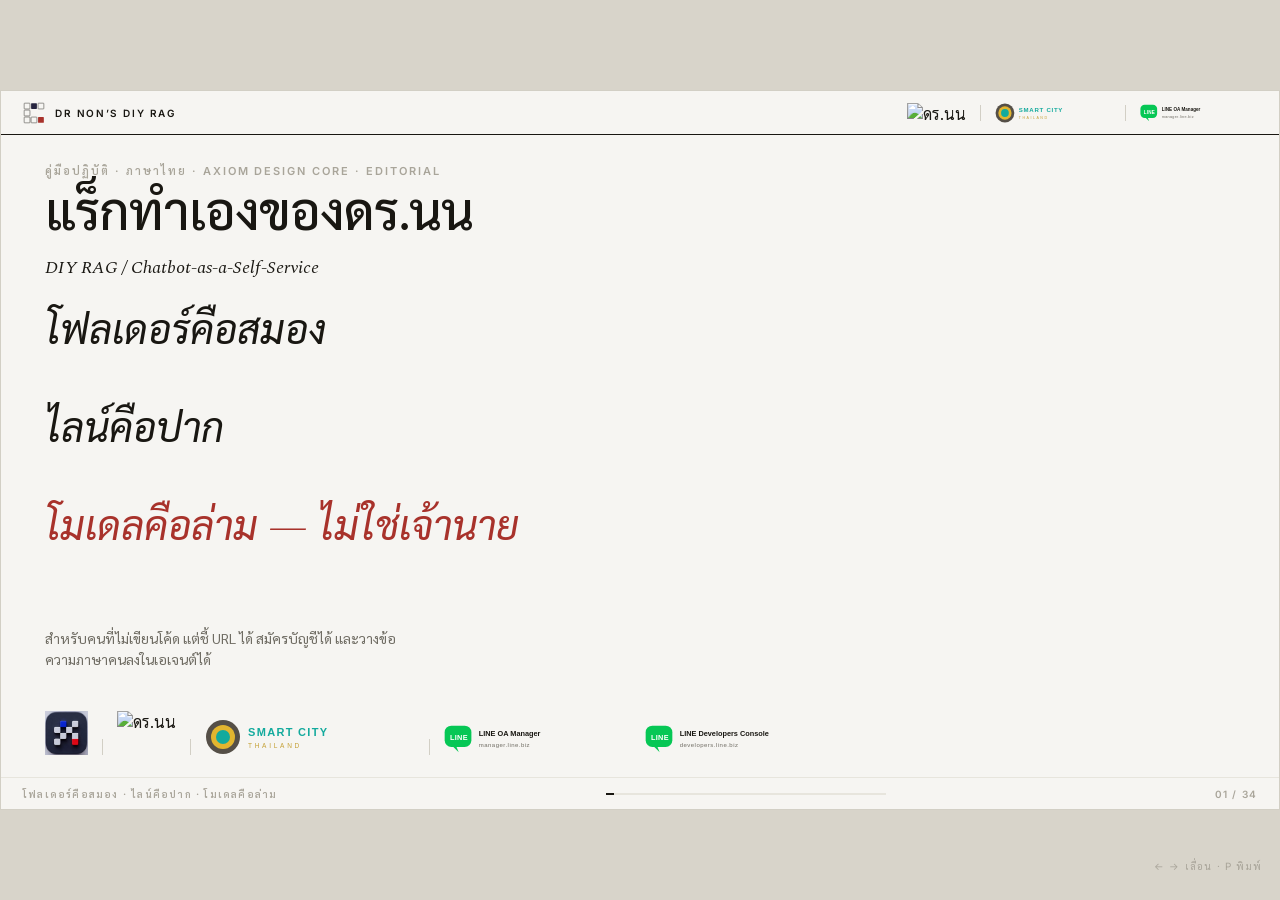
==== commit 80466e39: "Walk owners to compute choice, extra mouths, and the SCT filing standard START-HERE now goes past LI" ====
--- a/deck/index.html
+++ b/deck/index.html
@@ -98,7 +98,7 @@
       <!-- 03 -->
       <section class="slide" data-title="สารบัญ">
         <p class="kicker">02 / แผนที่</p>
-        <h2>สิบสองสถานี — ห้าสถานีเป็นงานมือคน</h2>
+        <h2>สิบหกสถานี — ห้าสถานีแรกเป็นงานมือคน</h2>
         <nav class="toc">
           <a href="#4" data-go="4"><span class="n">03</span><span class="t">กฎหนึ่งข้อ</span></a>
           <a href="#8" data-go="8"><span class="n">07</span><span class="t">ห้าการกระทำของมนุษย์</span></a>
@@ -376,7 +376,7 @@
 ├── rag_database/       ← เครื่องทำเอง อย่าแก้
 ├── .env                ← คีย์ อย่าแชร์
 └── START.command</pre>
-            <p class="note" style="margin-top:14px;">ซ้อนโฟลเดอร์ย่อยได้ โปรแกรมเดินลงไปทั้งหมด อย่าวางรหัสผ่าน เลขบัญชี หรือสัญญา NDA ถ้าเครื่องไม่ได้เข้ารหัสดิสก์</p>
+            <p class="note" style="margin-top:14px;">จัดหมวด <span class="mono">faq/ briefings/ policies/ program/</span> ตาม <span class="mono">knowledge/HOW-WE-FILE.md</span> — คัดลอกมาจากคลัง Smart City Thailand อย่าวางซุปเมนูเว็บ</p>
           </div>
           <div>
             <h2 style="font-size:22px;">สิ่งที่เครื่องทำตอนเปิด</h2>
@@ -389,6 +389,40 @@
             <div class="warn">
               <strong>PDF สแกนไม่มีชั้นข้อความ</strong>
               ส่งออกเป็นข้อความจากเวิร์ดก่อน หรือใช้ระบบที่มี OCR ชุดสอนรุ่นแรกไม่ถอดลายมือ
+            </div>
+          </div>
+        </div>
+      </section>
+
+      <section class="slide" data-title="จัดไฟล์ให้ดึงได้">
+        <p class="kicker">09b / มาตรฐานคลัง</p>
+        <h2>หน้าหนึ่งหน้า ดึงแล้วอ่านได้</h2>
+        <div class="two" style="margin-top:12px;">
+          <div>
+            <pre class="cmd">---
+title: "ชื่อสั้น"
+category: faq
+source: "url หรือไฟล์.pdf"
+---
+
+# ชื่อสั้น
+
+ถาม: …ที่คนจริงถาม…
+Q: …same question…
+A: …คำตอบ + ขั้นต่อไป…</pre>
+            <p class="note" style="margin-top:12px;">H1 ครั้งเดียว · ไทยกับอังกฤษในชิ้นเดียวกัน · การปฏิเสธอยู่ใน faq/ จึงดึงได้</p>
+          </div>
+          <div>
+            <ol class="plain">
+              <li><span class="num">1</span><span>ต้นฉบับ RAW — บอทไม่วิ่งทับ</span></li>
+              <li><span class="num">2</span><span>ตัดเมนูเว็บ เหลือเนื้อ เก็บ URL</span></li>
+              <li><span class="num">3</span><span>เลือกหมวดจากสิ่งที่หน้าเป็น</span></li>
+              <li><span class="num">4</span><span>INDEX สร้างจากบัญชี ห้ามแก้มือ</span></li>
+              <li><span class="num">5</span><span>แก้ไฟล์แล้ว รอ reindex ก่อนคาดว่าบอทรู้</span></li>
+            </ol>
+            <div class="warn" style="margin-top:14px;">
+              <strong>ซุปเมนูไม่ใช่ความรู้</strong>
+              ถ้าดึงเว็บแล้วเหลือ 「Digital service View」 ให้ทิ้ง แล้วชี้ URL ต้นทางสามประโยค
             </div>
           </div>
         </div>
@@ -725,6 +759,49 @@
         </div>
       </section>
 
+      <section class="slide" data-title="ที่รัน">
+        <p class="kicker">20b / คอมพิวเตอร์</p>
+        <h2>เลือกที่รัน — เครื่องบ้านหรือคลาวด์</h2>
+        <table class="sheet" style="margin-top:14px;">
+          <thead>
+            <tr><th>ที่</th><th>เงิน</th><th>24/7</th><th>หมายเหตุ</th></tr>
+          </thead>
+          <tbody>
+            <tr>
+              <td>แล็ปท็อป / แม็คมินิ + อุโมงค์</td>
+              <td>ค่าไฟ</td>
+              <td>ได้ถ้าไม่หลับ</td>
+              <td>ลากไฟล์ได้ · Ollama ในบ้านได้ · ฝาปิดบอทตาย</td>
+            </tr>
+            <tr>
+              <td>Railway</td>
+              <td>เครดิตแล้วจ่ายตามใช้</td>
+              <td>ใกล้เคียง</td>
+              <td>คอนเทนเนอร์ + volume · เหมาะกับเว็บฮุค</td>
+            </tr>
+            <tr>
+              <td>Render ฟรี</td>
+              <td>ศูนย์</td>
+              <td>ไม่</td>
+              <td>หลับ ~15 นาที · LINE หมดเวลาตอนสตาร์ทใหม่</td>
+            </tr>
+            <tr>
+              <td>Render จ่าย</td>
+              <td>~USD 7/เดือน</td>
+              <td>ได้</td>
+              <td>ต้องซื้อ disk ให้ SQLite</td>
+            </tr>
+            <tr>
+              <td>Vercel Hobby</td>
+              <td>ฟรี</td>
+              <td>ไม่ใช่ที่รันบอทนี้</td>
+              <td>เซิร์ฟเวอร์เลส · เด็คได้ บอทไม่ได้</td>
+            </tr>
+          </tbody>
+        </table>
+        <p class="note" style="margin-top:12px;">สมัครเองที่หน้าใน <span class="mono">docs/shots/</span> — เอเจนต์สมัครแทนไม่ได้</p>
+      </section>
+
       <!-- 22 -->
       <section class="slide" data-title="webhook">
         <p class="kicker">21 / ขั้นที่ 6</p>
@@ -974,6 +1051,34 @@
             </tr>
           </tbody>
         </table>
+      </section>
+
+      <section class="slide" data-title="ปากเพิ่ม">
+        <p class="kicker">21b / Telegram · Discord</p>
+        <h2>ไลน์ตอบได้แล้ว ค่อยต่อปากอื่น</h2>
+        <div class="two" style="margin-top:14px;">
+          <div>
+            <p class="kicker">Telegram</p>
+            <h3>@BotFather → webhook เหมือนไลน์</h3>
+            <ol class="plain">
+              <li><span class="num">1</span><span>ค้น @BotFather ส่ง /newbot</span></li>
+              <li><span class="num">2</span><span>โทเคนวาง TELEGRAM_BOT_TOKEN ใน .env เอง</span></li>
+              <li><span class="num">3</span><span>setWebhook ไปที่ /webhook/telegram บน HTTPS สาธารณะ</span></li>
+              <li><span class="num">4</span><span>ตรวจ X-Telegram-Bot-Api-Secret-Token ทุกคำขอ</span></li>
+            </ol>
+          </div>
+          <div>
+            <p class="kicker">Discord</p>
+            <h3>slash /ask ไม่ใช่ Gateway ทั้งวัน</h3>
+            <ol class="plain">
+              <li><span class="num">1</span><span>discord.com/developers/applications → New Application</span></li>
+              <li><span class="num">2</span><span>Public Key + App ID + Bot token ใน .env</span></li>
+              <li><span class="num">3</span><span>Interactions Endpoint · ตอบ PING ด้วย type 1</span></li>
+              <li><span class="num">4</span><span>RAG ช้ากว่า 3 วินาที → defer type 5 แล้วส่งคำตอบทีหลัง</span></li>
+            </ol>
+          </div>
+        </div>
+        <p class="note" style="margin-top:14px;">สมองยังเป็นโฟลเดอร์เดิม · รั้วเดิม · ห้ามเดาเหมือนกัน</p>
       </section>
 
       <!-- 29 -->
--- a/deck/deck.css
+++ b/deck/deck.css
@@ -316,7 +316,15 @@
   border-right: 1px solid var(--line);
   border-bottom: 1px solid var(--line);
 }
-.warn strong { color: var(--red); font-weight: 600; }
+.shot {
+  display: block;
+  width: 100%;
+  max-height: 220px;
+  object-fit: cover;
+  object-position: top;
+  border: 1px solid var(--line);
+  background: #111;
+}
 
 .disc {
   width: 22px;
